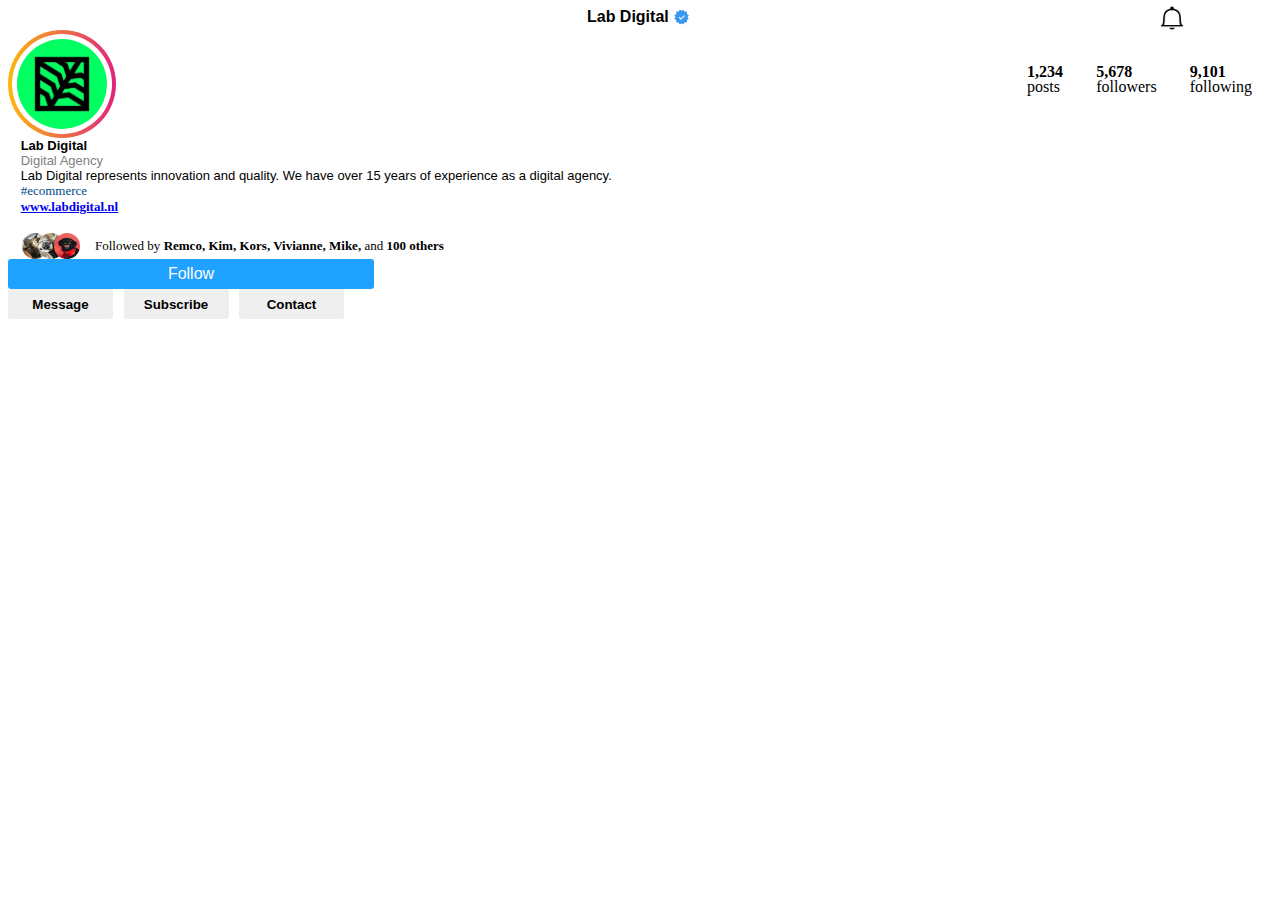
==== index.html @ ef5d93ee "nieuwe knoppen" ====
<!DOCTYPE html>
<html lang="en">
  <head>
    <meta charset="UTF-8" />
    <meta name="viewport" content="width=device-width, initial-scale=1.0" />
    <title>Lab Digital</title>
    <link rel="stylesheet" href="style.css" />
  </head>
  <body>
    <header>Lab Digital<img src="./images/verify.png" height="16px" /></header>

    <div class="bel"><img src="./images/bel.png" height="24px" /></div>

    <div class="lijst">
      <div class="rounded"><img src="./images/profiel.png" alt="logo" /></div>
      <div class="container">
        <div class="plek">
          <div class="following">
            <strong>1,234</strong>
            <p>posts</p>
          </div>

          <div class="following">
            <strong>5,678</strong>
            <p>followers</p>
          </div>

          <div class="following">
            <strong>9,101</strong>
            <p>following</p>
          </div>
        </div>
      </div>
    </div>

    <div class="titel">
      <strong>Lab Digital</strong>
    </div>

    <div class="categorie">Digital Agency</div>

    <div class="caption">
      Lab Digital represents innovation and quality. We have over 15 years of
      experience as a digital agency.
    </div>

    <div class="tag">#ecommerce</div>

    <div class="link">
      <a href="https://www.labdigital.nl/"> www.labdigital.nl</a>
    </div>
    <br />

    <div class="rij">
      <div class="profielen">
        <img src="./images/avatar1.jpg" alt="profielen" div class="avatar1" />
        <img src="./images/avatar2.jpg" alt="profielen" div class="avatar2" />
        <img src="./images/avatar3.jpg" alt="profielen" div class="avatar3" />
      </div>
      <div class="tekst">
        Followed by <strong>Remco, Kim, Kors, Vivianne, Mike,</strong> and
        <strong>100 others</strong>
      </div>
    </div>

    <a href="https://www.instagram.com/" class="volgknop">Follow</a>

    <div class="lijst2">
    <button class="berichten"><strong>Message</strong></button>
    <button class="abboneer"><strong>Subscribe</strong></button>
    <button class="contact"><strong>Contact</strong></button>
</div>
    <script src="script.js"></script>
  </body>
</html>
---- style.css ----
body {
  background-color: white;
}

header {
  position: relative;
  text-align: center;
  font-size: 16px;
  font-weight: 700;
  font-family: Arial;
  display: flex;
  justify-content: center;
  align-items: center;
}

header img {
  margin-left: 1px;
  border: 0;
}

.bel {
  display: flex;
  justify-content: right;
  margin-top: -20px;
  margin-right: 7%;
}

.rounded {
  border-radius: 50em;
  height: 90px;
  width: 90px;
  padding: 5px;
  border: 4px solid transparent;
  background: linear-gradient(white, white) padding-box,
    linear-gradient(to right, #fdba09, #e0247f) border-box;
  overflow: hidden;
}

.rounded img {
  width: 100%;
  height: 100%;
  border-radius: 50em;
}

.lijst {
  display: flex;
  justify-content: space-between;
}

.plek {
  justify-content: space-between;
  display: flex;
  width: 225px;
  margin: 20px;
  margin-top: 10%;
}

p {
  margin-top: -3px;
}

.container {
  display: flex;
  align-items: center;
  justify-content: space-between;
  font-family: "Open Sans";
  font-size: 16px;
}

.titel {
  display: flex;
  font-family: "Roboto", sans-serif;
  font-size: 13px;
  font-size: 13px;
  margin-left: 1%;
}

.categorie {
  display: flex;
  font-size: 13px;
  margin-left: 1%;
  color: grey;
  font-family: "Roboto", sans-serif;
  font-size: 13px;
}

.caption {
  display: flex;
  font-size: 13px;
  margin-left: 1%;
  font-family: "Roboto", sans-serif;
  font-size: 13px;
}

.tag {
  display: flex;
  font-size: 13px;
  color: #004c8b;
  margin-left: 1%;
}

.link {
  display: flex;
  font-size: 13px;
  font-weight: 700;
  color: #004c8b;
  margin-left: 1%;
}

.avatar1,
.avatar2,
.avatar3 {
  display: flex;
  border-radius: 50%;
  width: 26px;
  height: 26px;
  margin-left: -10px;
}

.profielen {
  display: flex;
  justify-content: left;
  margin-left: 24px;
}

.rij {
  display: flex;
  justify-content: left;
  gap: 15px;
  align-items: center;
}

.tekst {
  font-family: "Open Sans";
  font-size: 13px;
}

.volgknop {
  display: flex;
  justify-content: center;
  background-color: #1fa1ff;
  align-items: center;
  text-align: center;
  font-family: Arial, Helvetica, sans-serif;
  font-weight: 540;
  height: 30px;
  width: 366px;
  border-radius: 3px;
  border: none;
  color: white;
  cursor: pointer;
  text-decoration: none;
}

.berichten {
  display: flex;
  justify-content: center;
  font-family: Arial, Helvetica, sans-serif;
  align-items: center;
  height: 30px;
  width: 105px;
  text-decoration: none;
  background-color: #efefef;
  border: none;
  border-radius: 3px;
}

.abboneer {
  display: flex;
  justify-content: center;
  font-family: Arial, Helvetica, sans-serif;
  align-items: center;
  height: 30px;
  width: 105px;
  text-decoration: none;
  background-color: #efefef;
  border: none;
  border-radius: 3px;
}

.contact {
  display: flex;
  justify-content: center;
  font-family: Arial, Helvetica, sans-serif;
  align-items: center;
  height: 30px;
  width: 105px;
  text-decoration: none;
  background-color: #efefef;
  border: none;
  border-radius: 3px;
}

.lijst2 {
  display: flex;
  justify-content: space-between;
  max-width: 21em;
}
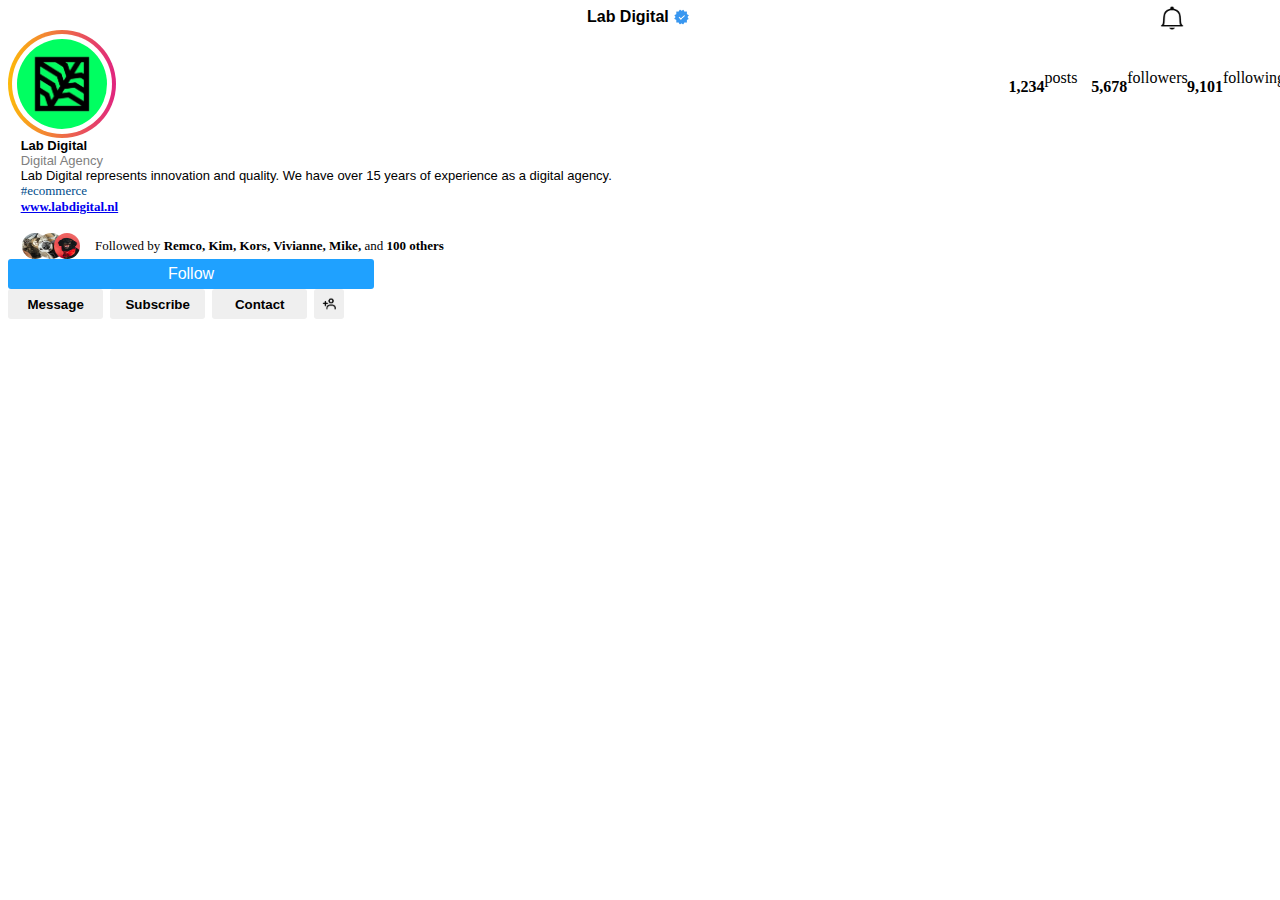
==== commit 65042855: "kleine aanpassingen" ====
--- a/index.html
+++ b/index.html
@@ -66,9 +66,10 @@
     <a href="https://www.instagram.com/" class="volgknop">Follow</a>
 
     <div class="lijst2">
-    <button class="berichten"><strong>Message</strong></button>
-    <button class="abboneer"><strong>Subscribe</strong></button>
-    <button class="contact"><strong>Contact</strong></button>
+    <button class="berichten">Message</button>
+    <button class="abboneer">Subscribe</button>
+    <button class="contact">Contact</button>
+    <button class="following"><img src="./images/following.png" width="14px"></button>
 </div>
     <script src="script.js"></script>
   </body>
--- a/style.css
+++ b/style.css
@@ -159,10 +159,12 @@
   align-items: center;
   height: 30px;
   width: 105px;
+  font-weight: 700;
   text-decoration: none;
   background-color: #efefef;
   border: none;
   border-radius: 3px;
+  cursor: pointer;
 }
 
 .abboneer {
@@ -172,10 +174,12 @@
   align-items: center;
   height: 30px;
   width: 105px;
+  font-weight: 700;
   text-decoration: none;
   background-color: #efefef;
   border: none;
   border-radius: 3px;
+  cursor: pointer;
 }
 
 .contact {
@@ -185,14 +189,29 @@
   align-items: center;
   height: 30px;
   width: 105px;
+  font-weight: 700;
   text-decoration: none;
   background-color: #efefef;
   border: none;
   border-radius: 3px;
+  cursor: pointer;
+}
+
+.following {
+    display: flex;
+    justify-content: center;
+    align-items: center;
+    height: 30px;
+    width: 32px;
+    border-radius: 3px;
+    border: none;
 }
 
 .lijst2 {
   display: flex;
+  color: black;
+  text-decoration: black;
   justify-content: space-between;
   max-width: 21em;
-}
+  gap: 2%;
+}
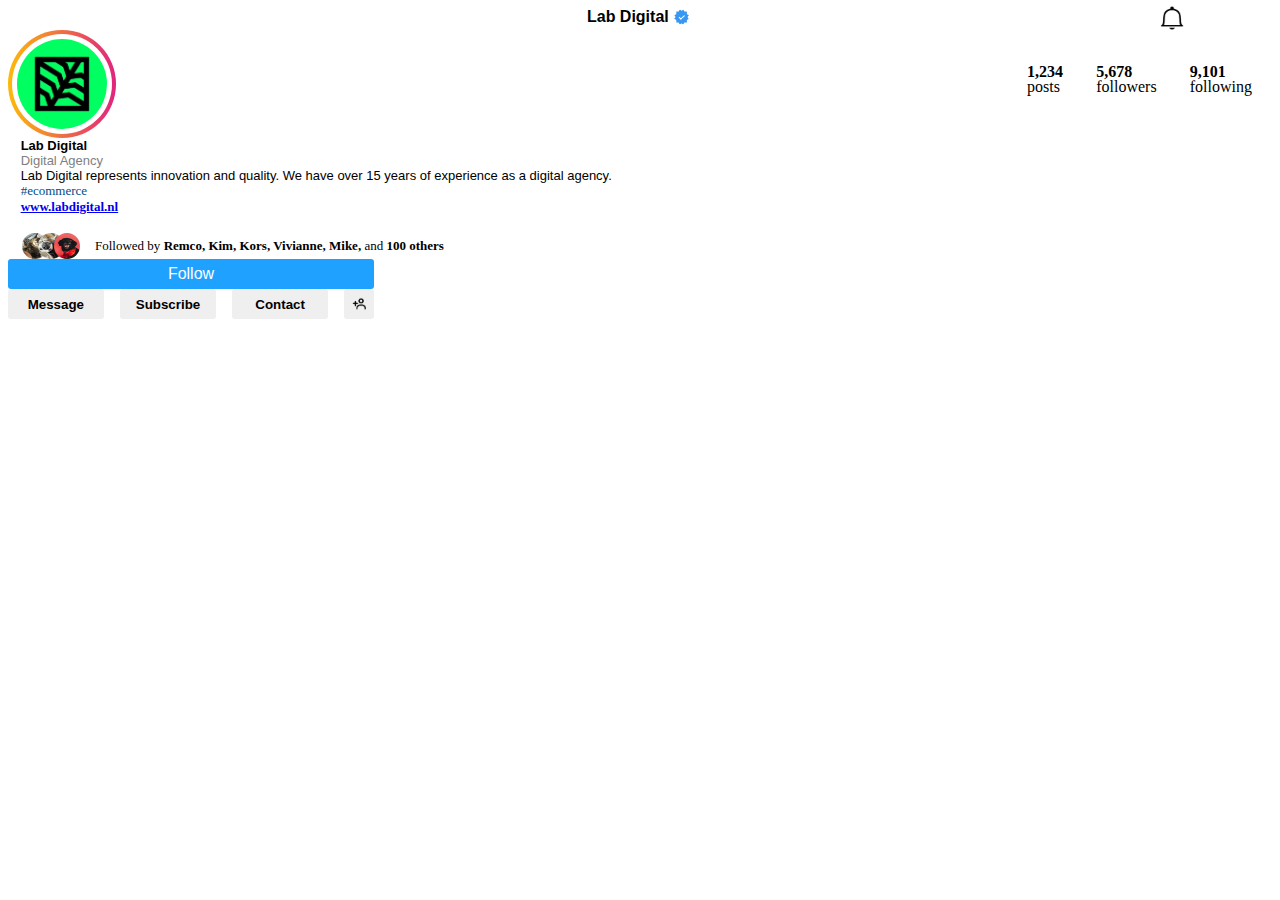
==== commit f3c6ae65: "correcties" ====
--- a/index.html
+++ b/index.html
@@ -66,11 +66,13 @@
     <a href="https://www.instagram.com/" class="volgknop">Follow</a>
 
     <div class="lijst2">
-    <button class="berichten">Message</button>
-    <button class="abboneer">Subscribe</button>
-    <button class="contact">Contact</button>
-    <button class="following"><img src="./images/following.png" width="14px"></button>
-</div>
+      <button class="berichten">Message</button>
+      <button class="abboneer">Subscribe</button>
+      <button class="contact">Contact</button>
+      <button class="icoon">
+        <img src="./images/following.png" width="14px" />
+      </button>
+    </div>
     <script src="script.js"></script>
   </body>
 </html>
--- a/style.css
+++ b/style.css
@@ -173,6 +173,21 @@
   font-family: Arial, Helvetica, sans-serif;
   align-items: center;
   height: 30px;
+  width: 106px;
+  font-weight: 700;
+  text-decoration: none;
+  background-color: #efefef;
+  border: none;
+  border-radius: 3px;
+  cursor: pointer;
+}
+
+.contact {
+  display: flex;
+  justify-content: center;
+  font-family: Arial, Helvetica, sans-serif;
+  align-items: center;
+  height: 30px;
   width: 105px;
   font-weight: 700;
   text-decoration: none;
@@ -182,29 +197,14 @@
   cursor: pointer;
 }
 
-.contact {
-  display: flex;
-  justify-content: center;
-  font-family: Arial, Helvetica, sans-serif;
-  align-items: center;
-  height: 30px;
-  width: 105px;
-  font-weight: 700;
-  text-decoration: none;
-  background-color: #efefef;
-  border: none;
-  border-radius: 3px;
-  cursor: pointer;
-}
-
-.following {
-    display: flex;
-    justify-content: center;
-    align-items: center;
-    height: 30px;
-    width: 32px;
-    border-radius: 3px;
-    border: none;
+.icoon {
+  display: flex;
+  justify-content: center;
+  align-items: center;
+  height: 30px;
+  width: 32px;
+  border-radius: 3px;
+  border: none;
 }
 
 .lijst2 {
@@ -212,6 +212,6 @@
   color: black;
   text-decoration: black;
   justify-content: space-between;
-  max-width: 21em;
-  gap: 2%;
-}
+  max-width: 366px;
+  gap: 16px;
+}
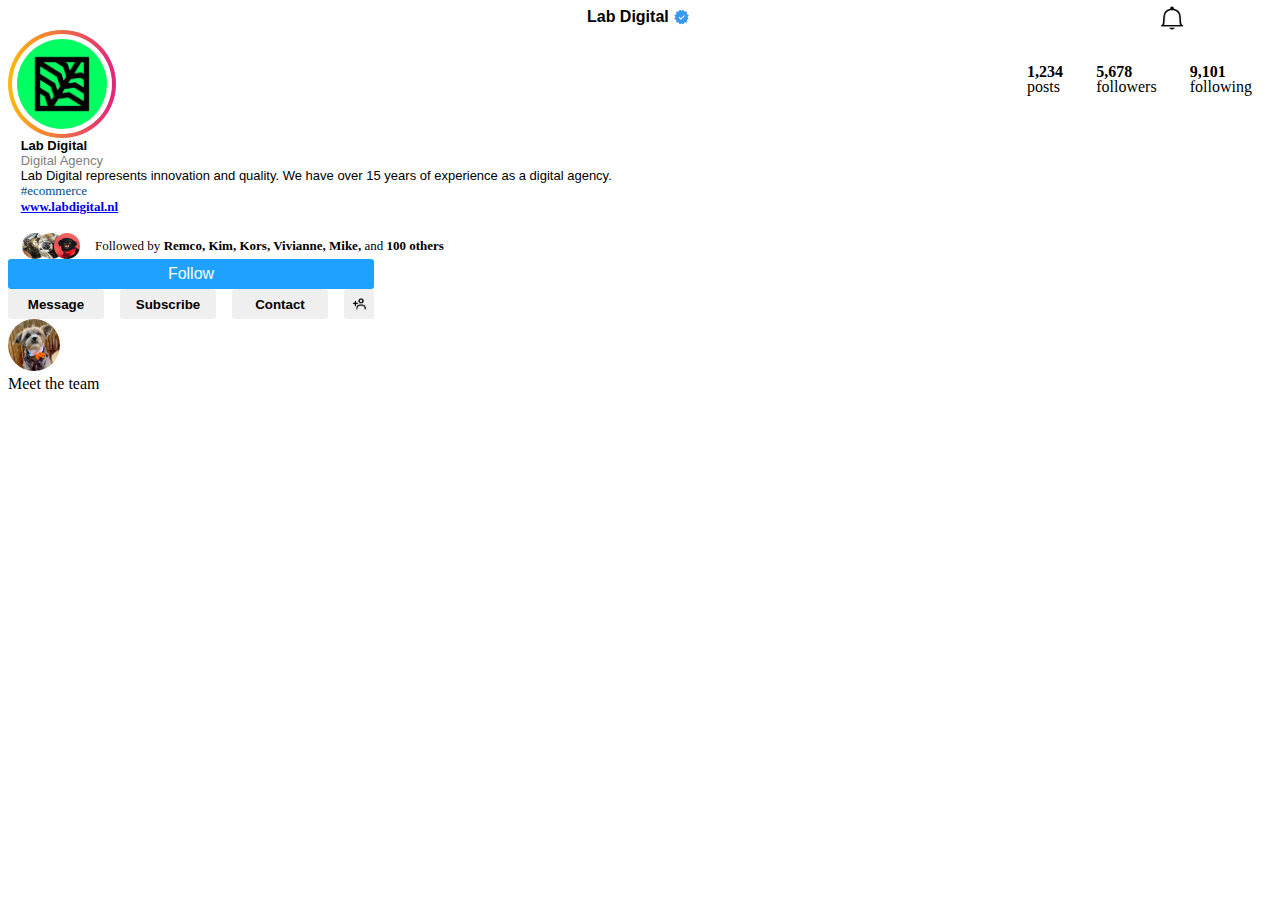
==== commit 71172408: "aanpassingen" ====
--- a/index.html
+++ b/index.html
@@ -70,9 +70,15 @@
       <button class="abboneer">Subscribe</button>
       <button class="contact">Contact</button>
       <button class="icoon">
-        <img src="./images/following.png" width="14px" />
+        <img src="./images/following.png" width="14px"/>
       </button>
     </div>
+
+<div class="story1"><img src="./images/story1.jpg"></div>
+<div class="story-tekst">Meet the team</div>
+
+
+
     <script src="script.js"></script>
   </body>
 </html>
--- a/style.css
+++ b/style.css
@@ -152,7 +152,7 @@
   text-decoration: none;
 }
 
-.berichten {
+.berichten, .abboneer, .contact {
   display: flex;
   justify-content: center;
   font-family: Arial, Helvetica, sans-serif;
@@ -165,36 +165,7 @@
   border: none;
   border-radius: 3px;
   cursor: pointer;
-}
-
-.abboneer {
-  display: flex;
-  justify-content: center;
-  font-family: Arial, Helvetica, sans-serif;
-  align-items: center;
-  height: 30px;
-  width: 106px;
-  font-weight: 700;
-  text-decoration: none;
-  background-color: #efefef;
-  border: none;
-  border-radius: 3px;
-  cursor: pointer;
-}
-
-.contact {
-  display: flex;
-  justify-content: center;
-  font-family: Arial, Helvetica, sans-serif;
-  align-items: center;
-  height: 30px;
-  width: 105px;
-  font-weight: 700;
-  text-decoration: none;
-  background-color: #efefef;
-  border: none;
-  border-radius: 3px;
-  cursor: pointer;
+  color: black;
 }
 
 .icoon {
@@ -209,9 +180,18 @@
 
 .lijst2 {
   display: flex;
-  color: black;
   text-decoration: black;
   justify-content: space-between;
   max-width: 366px;
   gap: 16px;
 }
+
+.story1 img {
+    border-radius: 50%;
+   width: 52px;
+   height: 52px;
+}
+
+.story-tekst {
+    display: flex;
+}
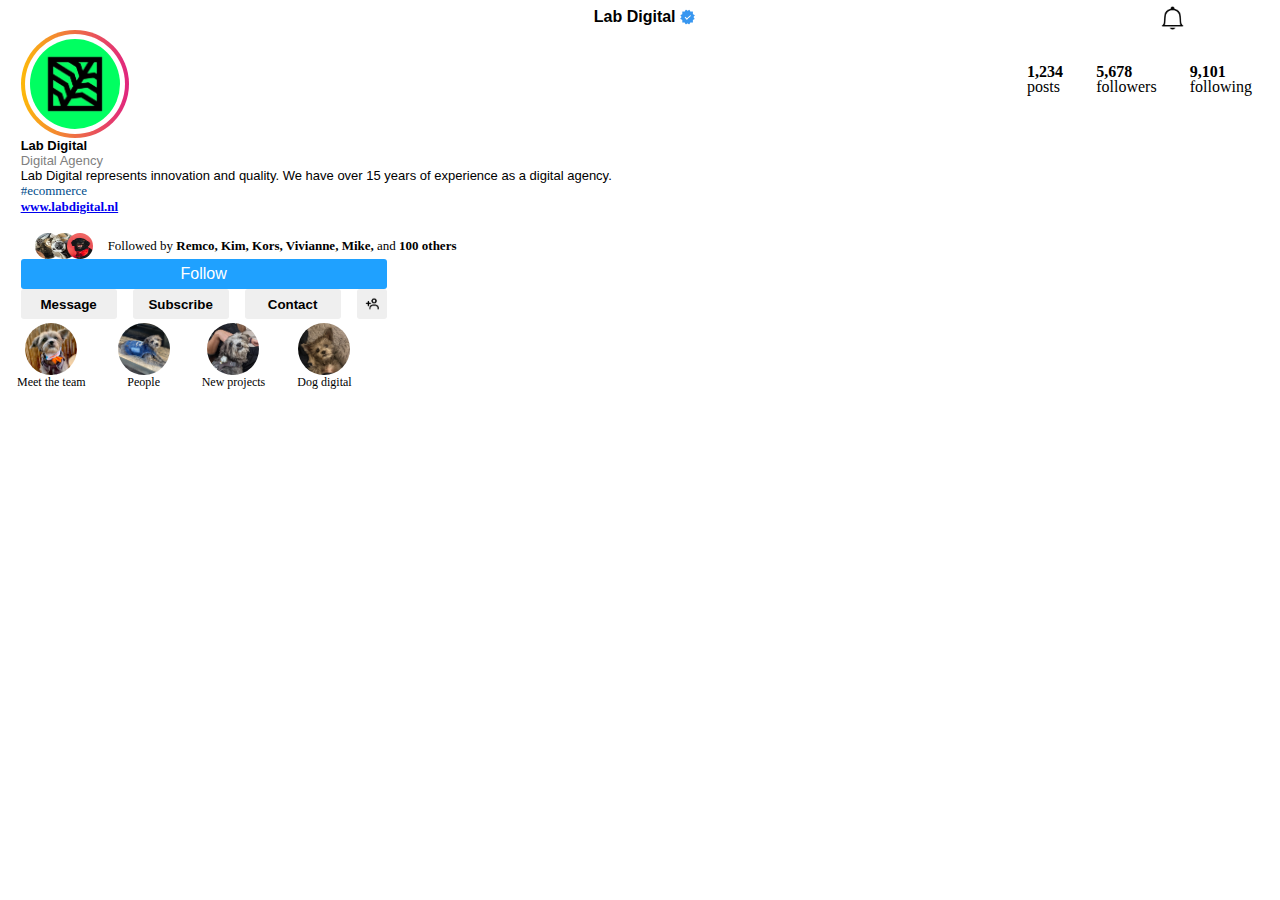
==== commit a20896d2: "stories" ====
--- a/index.html
+++ b/index.html
@@ -7,6 +7,7 @@
     <link rel="stylesheet" href="style.css" />
   </head>
   <body>
+    <div class="full">
     <header>Lab Digital<img src="./images/verify.png" height="16px" /></header>
 
     <div class="bel"><img src="./images/bel.png" height="24px" /></div>
@@ -73,12 +74,16 @@
         <img src="./images/following.png" width="14px"/>
       </button>
     </div>
-
-<div class="story1"><img src="./images/story1.jpg"></div>
-<div class="story-tekst">Meet the team</div>
-
+</div>
+    <div class="stories">
+<div class="story1"><img src="./images/story1.jpg"><div class="story-tekst">Meet the team</div></div>
+<div class="story1"><img src="./images/story2.jpg"><div class="story-tekst">People</div></div>
+<div class="story1"><img src="./images/story3.jpg"><div class="story-tekst">New projects</div></div>
+<div class="story1"><img src="./images/story4.jpg"><div class="story-tekst">Dog digital</div></div>
+</div>
 
 
     <script src="script.js"></script>
+  
   </body>
 </html>
--- a/style.css
+++ b/style.css
@@ -1,5 +1,9 @@
 body {
   background-color: white;
+}
+
+.full {
+    margin-left: 1%;
 }
 
 header {
@@ -14,7 +18,6 @@
 }
 
 header img {
-  margin-left: 1px;
   border: 0;
 }
 
@@ -72,13 +75,11 @@
   font-family: "Roboto", sans-serif;
   font-size: 13px;
   font-size: 13px;
-  margin-left: 1%;
 }
 
 .categorie {
   display: flex;
   font-size: 13px;
-  margin-left: 1%;
   color: grey;
   font-family: "Roboto", sans-serif;
   font-size: 13px;
@@ -87,16 +88,13 @@
 .caption {
   display: flex;
   font-size: 13px;
-  margin-left: 1%;
   font-family: "Roboto", sans-serif;
   font-size: 13px;
 }
 
 .tag {
-  display: flex;
   font-size: 13px;
   color: #004c8b;
-  margin-left: 1%;
 }
 
 .link {
@@ -104,13 +102,11 @@
   font-size: 13px;
   font-weight: 700;
   color: #004c8b;
-  margin-left: 1%;
 }
 
 .avatar1,
 .avatar2,
 .avatar3 {
-  display: flex;
   border-radius: 50%;
   width: 26px;
   height: 26px;
@@ -192,6 +188,20 @@
    height: 52px;
 }
 
+.story1, .story2, .story3, .story4 {
+    display: flex;
+    flex-direction: column;
+    align-items: center;
+}
+
 .story-tekst {
     display: flex;
-}
+    font-size: 12px;
+}
+
+.stories {
+    display: flex;
+    gap: 32px;
+    width: 390px;
+    padding: 4px 9px 4px 9px;
+}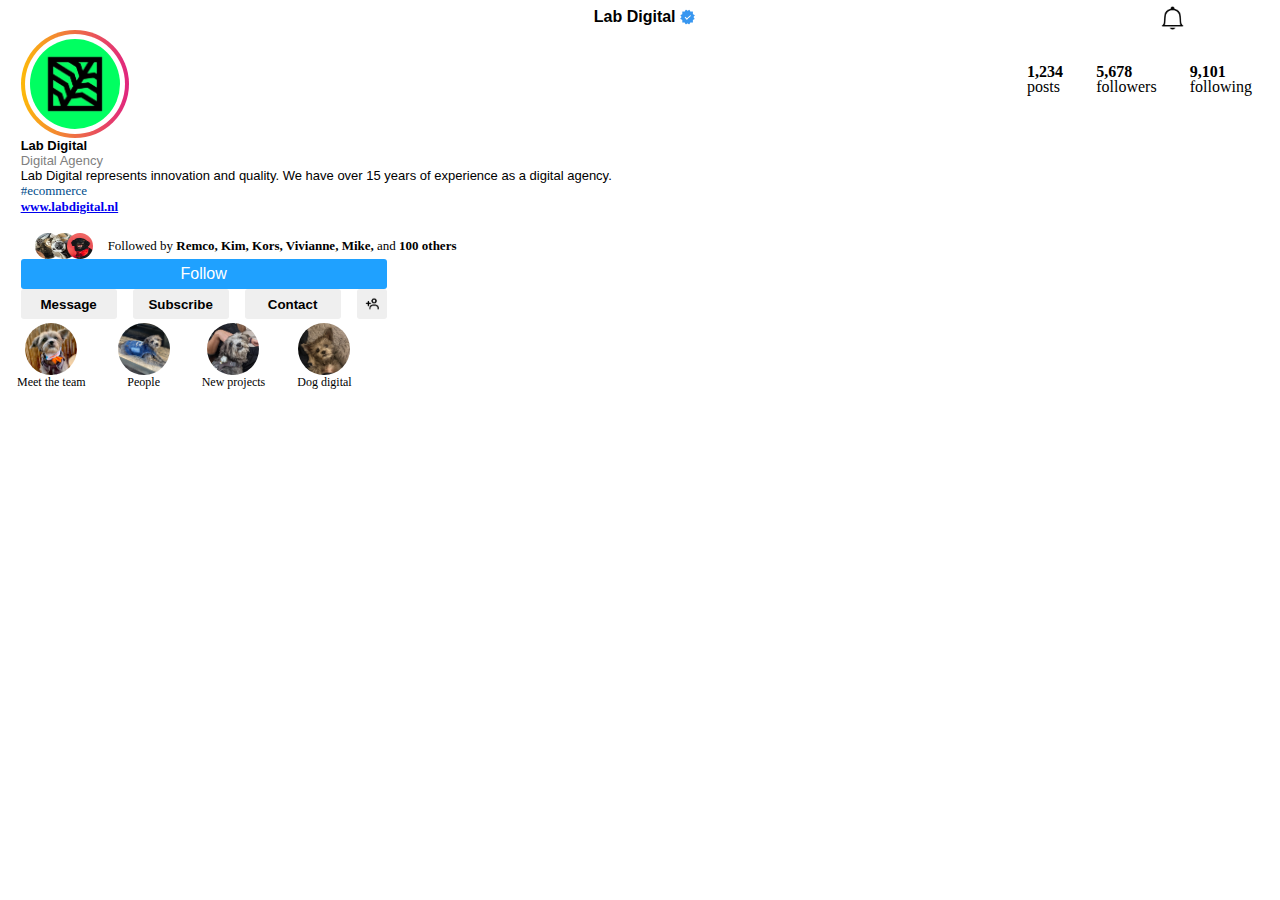
==== commit 39988bb8: "bel aangepast" ====
--- a/index.html
+++ b/index.html
@@ -10,10 +10,10 @@
     <div class="full">
     <header>Lab Digital<img src="./images/verify.png" height="16px" /></header>
 
-    <div class="bel"><img src="./images/bel.png" height="24px" /></div>
+    <a href="#" class="bel"><img src="./images/bel.png" height="24px" /></a>
 
     <div class="lijst">
-      <div class="rounded"><img src="./images/profiel.png" alt="logo" /></div>
+      <a href="#" class="rounded"><img src="./images/profiel.png" alt="logo" /></a>
       <div class="container">
         <div class="plek">
           <div class="following">
@@ -76,10 +76,10 @@
     </div>
 </div>
     <div class="stories">
-<div class="story1"><img src="./images/story1.jpg"><div class="story-tekst">Meet the team</div></div>
-<div class="story1"><img src="./images/story2.jpg"><div class="story-tekst">People</div></div>
-<div class="story1"><img src="./images/story3.jpg"><div class="story-tekst">New projects</div></div>
-<div class="story1"><img src="./images/story4.jpg"><div class="story-tekst">Dog digital</div></div>
+<a href="#" class="story1"><img src="./images/story1.jpg"> <div class="story-tekst">Meet the team</div></a>
+<a href="#" class="story1"><img src="./images/story2.jpg"><div class="story-tekst">People</div></a>
+<a href="#" class="story1"><img src="./images/story3.jpg"><div class="story-tekst">New projects</div></a>
+<a href="#" class="story1"><img src="./images/story4.jpg"><div class="story-tekst">Dog digital</div></a>
 </div>
 
 
--- a/style.css
+++ b/style.css
@@ -43,6 +43,7 @@
   width: 100%;
   height: 100%;
   border-radius: 50em;
+  
 }
 
 .lijst {
@@ -144,7 +145,7 @@
   border-radius: 3px;
   border: none;
   color: white;
-  cursor: pointer;
+  
   text-decoration: none;
 }
 
@@ -160,7 +161,7 @@
   background-color: #efefef;
   border: none;
   border-radius: 3px;
-  cursor: pointer;
+  
   color: black;
 }
 
@@ -174,6 +175,10 @@
   border: none;
 }
 
+button {
+    cursor: pointer;
+}
+
 .lijst2 {
   display: flex;
   text-decoration: black;
@@ -186,17 +191,21 @@
     border-radius: 50%;
    width: 52px;
    height: 52px;
+   
 }
 
 .story1, .story2, .story3, .story4 {
     display: flex;
     flex-direction: column;
     align-items: center;
+    text-decoration: none;
+    color: black;
 }
 
 .story-tekst {
     display: flex;
     font-size: 12px;
+    text-decoration: none;
 }
 
 .stories {
